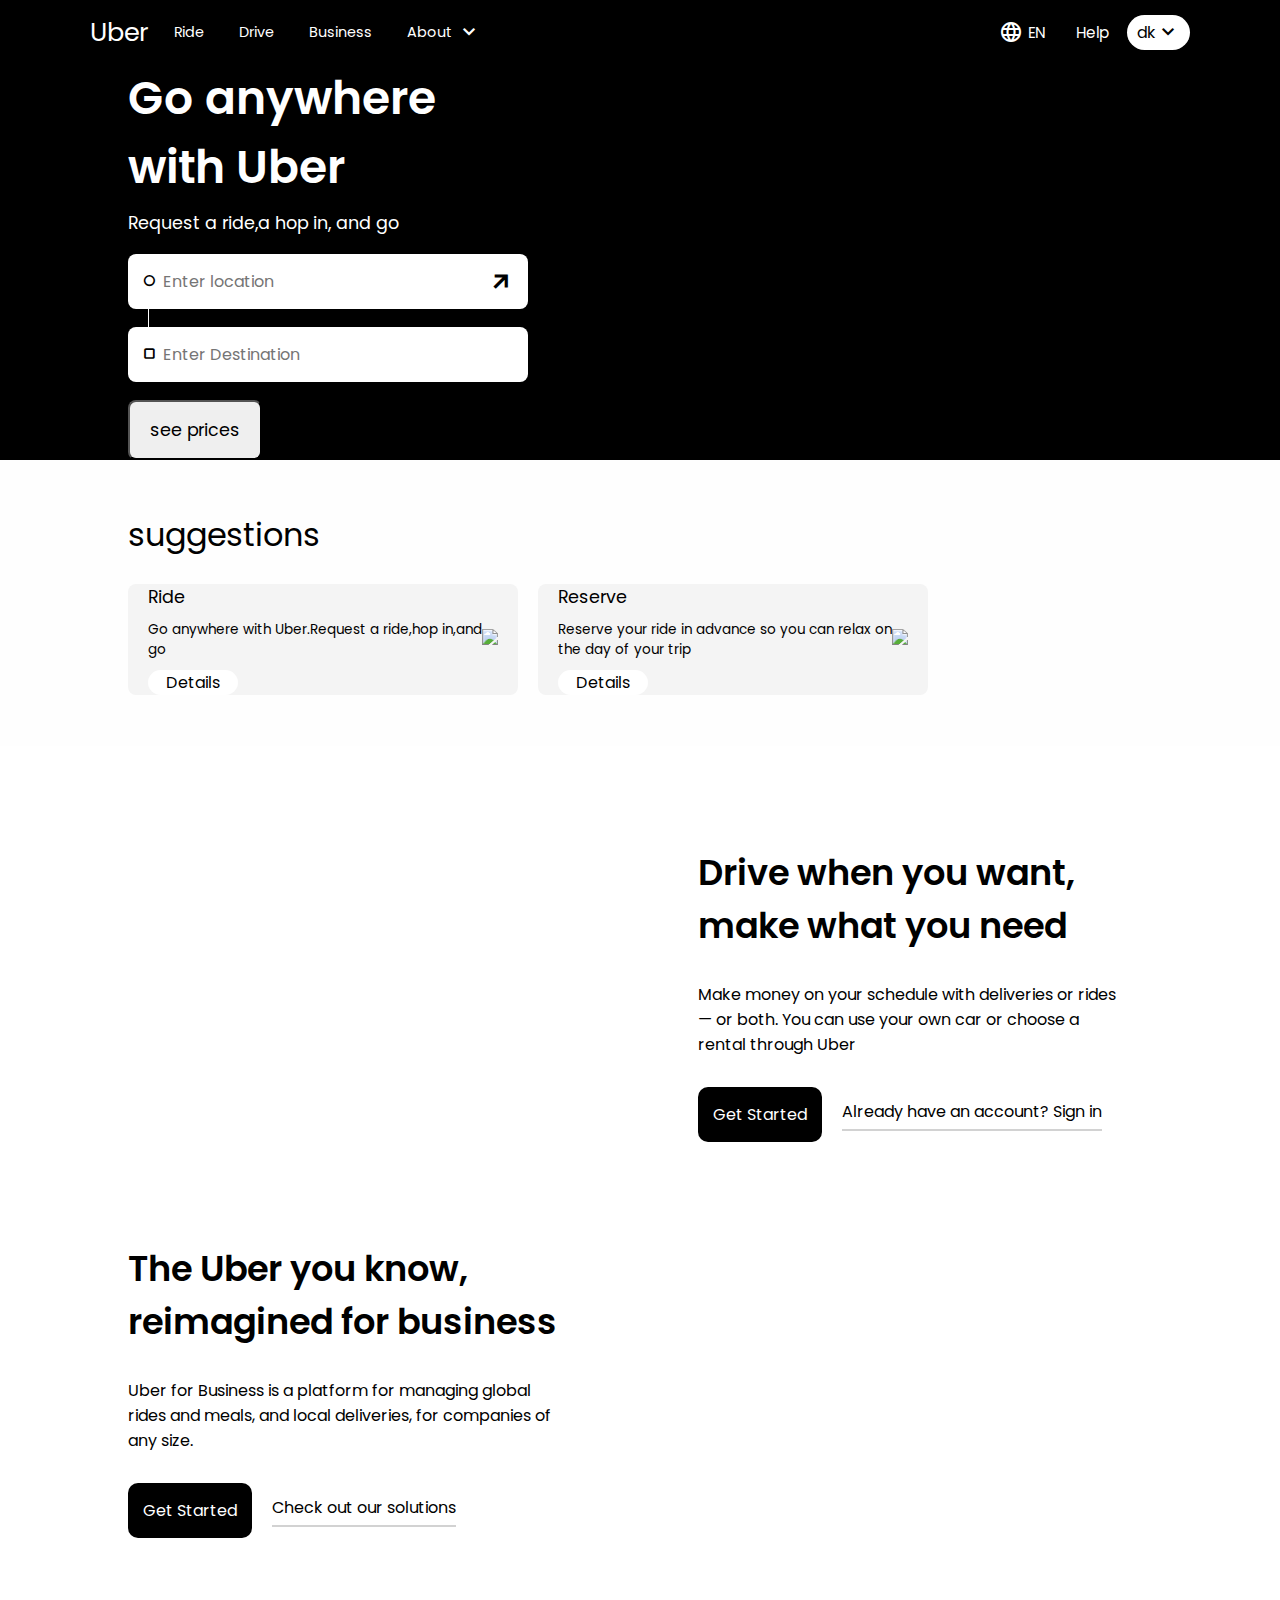
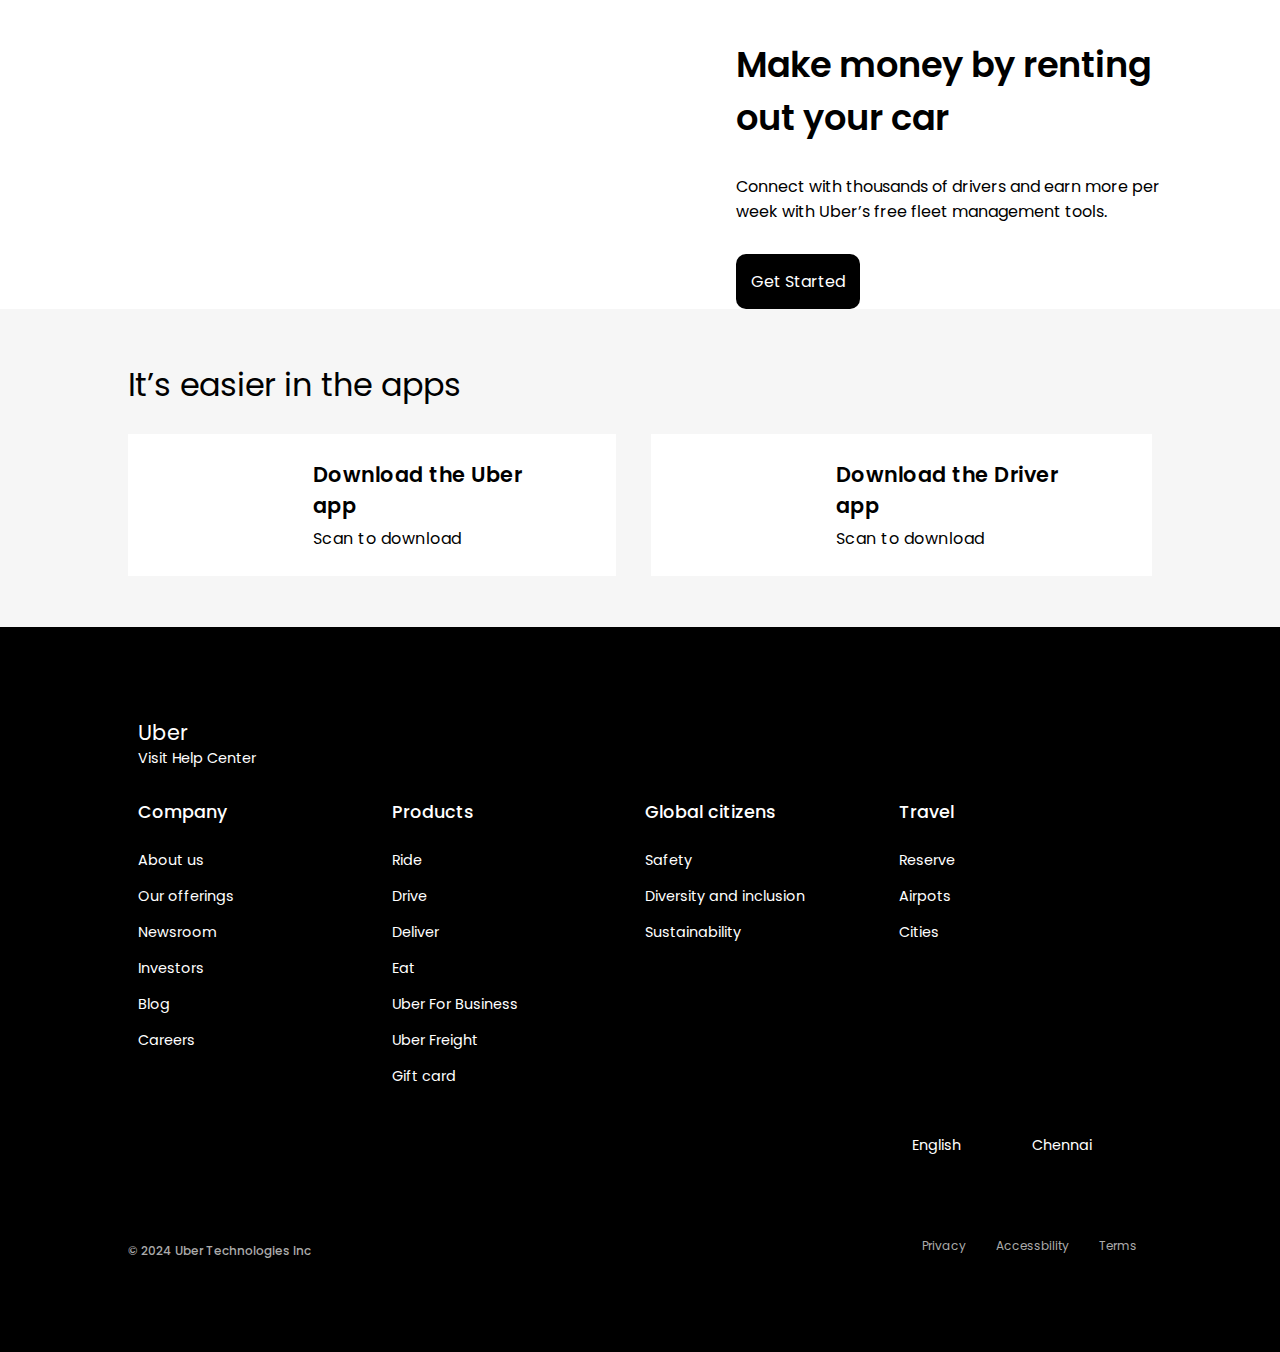
==== UserLogin.html @ a20659ba "first commit" ====
<!DOCTYPE html>
<html lang="en">
<head>
    <meta charset="UTF-8">
    <meta name="viewport" content="width=device-width, initial-scale=1.0">
    <title>UBER</title>
    <link rel="stylesheet" href="practise.css">
    <link rel="stylesheet" href="https://cdnjs.cloudflare.com/ajax/libs/font-awesome/6.6.0/css/all.min.css" integrity="sha512-Kc323vGBEqzTmouAECnVceyQqyqdsSiqLQISBL29aUW4U/M7pSPA/gEUZQqv1cwx4OnYxTxve5UMg5GT6L4JJg==" crossorigin="anonymous" referrerpolicy="no-referrer" />
    <link rel="stylesheet" href="https://fonts.googleapis.com/css2?family=Material+Symbols+Outlined:opsz,wght,FILL,GRAD@24,400,0,0" /></head>
<body>
    <main class="Main container">
        <header class="Navbar">
            <a href="#" class="UberLogo">Uber</a>
                <div class="nav-left">
                        <a href="#" >Ride</a>
                        <a href="#" >Drive</a>
                        <a href="#" >Business</a>
                       <div class="Drop">
                        <a href="#" class="About">About
                             <span class="material-symbols-outlined arrow">
                            keyboard_arrow_down
                            </span>
                        </a>
                        <div class="DropMenu">
                            <a href="#">About us</a>
                            <a href="#">Our offerings</a>
                            <a href="#">How uber works</a>
                            <a href="#">Impact</a>
                            <a href="#">Diversity,equity,and inclusion</a>
                            <a href="#">Sustainability</a>
                            <a href="#">Explore</a>
                            <a href="#">Newsroom</a>
                            <a href="#">Investor relations </a>
                            <a href="#">Blog</a>
                            <a href="#">Careers</a>
                        </div>
                       </div>
                      

            </div>          
            <div class="nav-right">               
                <a href="#" class="language">
                    <span class="material-symbols-outlined">
                    language
                    </span>
                      EN</a>
                <a href="#"> Help</a>
            </div>
       <div class="Log ">
            <span class="UserToggle">dk <span class="material-symbols-outlined arrow">
                keyboard_arrow_down
                </span></span>
               <div class="UserDropMenu">
                <ul>
                    <li><a href="#">Driver & deliver <img src="https://www.uber-assets.com/image/upload/q_auto:eco,c_fill,w_20/v1721211866/assets/74/1dcc04-bf5b-4997-8317-3621cd20f80e/original/drive-deliver.svg" alt=""></a></li>
                    <li><a href="#">Ride <img src="https://www.uber-assets.com/image/upload/q_auto:eco,c_fill,w_20/v1721211879/assets/ac/9dc34c-7eb2-49fe-b06a-fb15ae9114d3/original/ride.svg" alt=""></a></li>
                    <li><a href="#">Uber Eats <img src="https://www.uber-assets.com/image/upload/q_auto:eco,c_fill,w_20/v1721211892/assets/2b/e6a61f-cb7b-4341-a321-1957b6054550/original/uber-eats.svg" alt=""></a></li>
                    <li><a href="#">Uber for Business <img src="https://www.uber-assets.com/image/upload/q_auto:eco,c_fill,w_20/v1721211913/assets/a1/2bfe0a-0fba-46ab-b3e9-0b993c3ba598/original/uber-for-business.svg" alt=""></a></li>
                    <li><a href="#">Manage account <img src="https://www.uber-assets.com/image/upload/q_auto:eco,c_fill,w_20/v1721211929/assets/b3/d58f99-f7f6-4bab-8d37-4736846ecd98/original/manage-account.svg" alt=""></a></li>
                    <li><a href="#">Sign out</a></li>
                </ul>
               </div> 
                <div class="NavToggle">
                    <span></span>
                    <span></span>
                </div>
       </div>
       <div class="NavMenu">
        <ul>
            <li><a href="#">Ride</a></li>
            <li><a href="#">Drive</a></li>
            <li><a href="#">Business</a></li>
            <li><a href="#">About</a> <span class="material-symbols-outlined arrow">
                keyboard_arrow_down
                </span></li>
            <li><a href="#">Help</a></li>
            <li><a href="#" class="language">
                <span class="material-symbols-outlined">
                language
                </span>
                  EN</a></li>
        </ul>
    </div>
        </header>

        
      
<!--                                     NavBar ENd                                                -->
                                    

<section class="SectionOne" >
    <span class="Go">Go anywhere with Uber</span>
    <div class="Location">
        <p>Request a ride,a hop in, and go </p>
        <div class="Circle">
            <i class="material-symbols-outlined">
                circle
            </i>
            <input type="text" placeholder="Enter location" >
            <span class="material-symbols-outlined ArrowTwo">
                arrow_outward
            </span>
            <span class="Slash"></span>
        </div>
        <div class="Square">
            <i class="material-symbols-outlined">
                crop_square
            </i>
            <input type="text" placeholder="Enter Destination" > 
           

        </div>
        <button> see prices </button>
    </div>
   
   

</section>
<aside class=" AsideOne">
    <img src="https://www.uber-assets.com/image/upload/f_auto,q_auto:eco,c_fill,h_873,w_698/v1684852612/assets/ba/4947c1-b862-400e-9f00-668f4926a4a2/original/Ride-with-Uber.png" alt="">
</aside>

<article class="ArticleOne">
    <span>suggestions</span>
    <div class="suggest">
        <div class="ride CommonCar">
            <div class="Carcon">
                <span>Ride</span>
            <p>Go anywhere with Uber.Request a ride,hop in,and go</p>       
            <a href="">Details</a>
            </div>
            <div class="Carimg">
                <img src="https://mobile-content.uber.com/launch-experience/ride.png" >
            </div>
        </div>       
        <div class="reserve CommonCar">
            <div class="Carcon">
            <span>Reserve</span>
            <p>Reserve your ride in advance so you can relax on the day of your trip</p>
            <a href="#" class="DetailsBtn" >Details</a>
            </div>
            <div class="Carimg">
                <img src="https://mobile-content.uber.com/uber_reserve/reserve_clock.png" >

            </div>
        </div>
    </div>
</article>

<aside class="AsideTwo CommonAside">
    <img src="https://www.uber-assets.com/image/upload/f_auto,q_auto:eco,c_fill,h_698,w_698/v1684855112/assets/96/4dd3d1-94e7-481e-b28c-08d59353b9e0/original/earner-illustra.png" alt="">
</aside>

<section class="part3 SectionTwo CommonSec">
    
   
        <span>
            Drive when you want, make what you need
        </span>
       
        <p>
            Make money on your schedule with deliveries or rides — or both. You can use your own car or choose a rental through Uber
        </p>
      
       <div class="part3-under">
        <a href="#" class="GetBtn">Get Started</a>
       <div class="ForHr">
        <p>Already have an account?<a href="#"> Sign in</a></p>
        <span></span>  
       </div> 
    </div> 
   
</section>
 
<section class=" SectionThree CommonSec ">
    <span>
        The Uber you know, reimagined for business
    </span> 
    <p>Uber for Business is a platform for managing global rides and meals, and local deliveries, for companies of any size.</p>
    <div class="part3-under">
        <a href="#" class="GetBtn">Get Started</a>
    <div class="ForHr">
        <p>Check out our solutions</p>
    <span></span>
    </div>
    </div>

</section>

<aside class="AsideThree CommonAside">
    <img src="https://www.uber-assets.com/image/upload/f_auto,q_auto:eco,c_fill,h_698,w_698/v1684887108/assets/76/baf1ea-385a-408c-846b-59211086196c/original/u4b-square.png" alt="">

</aside>


<aside class="AsideFour CommonAside">
    <img src="https://www.uber-assets.com/image/upload/f_auto,q_auto:eco,c_fill,h_698,w_698/v1696243819/assets/18/34e6fd-33e3-4c95-ad7a-f484a8c812d7/original/fleet-management.jpg" alt="">

</aside>
<section class=" SectionFour CommonSec">
    <span>Make money by renting out your car</span>
    <p>Connect with thousands of drivers and earn more per week with Uber’s free fleet management tools.</p>
   <div class="part3-under">
    <a href="#" class="GetBtn">Get Started</a>
   </div>
    
    
</section>

<article class="part6 ArticleTwo">
 <span>It’s easier in the apps</span>
<div class="barcode">

 <div class="BarCod ArrowHover">
    <div class="BarCodeAlign">
        <img src="https://www.uber-assets.com/image/upload/f_auto,q_auto:eco,c_fill,h_188,w_188/v1690807720/assets/a5/9986ad-0d9f-4396-8539-389bce97f579/original/Final-Download-Uber-App.png" alt="">
    <div class="ReplaceImg">
        <span>Uber</span>
    </div>
    <div class="BarCon">
        <span>Download the Uber app</span>
        <p>Scan to download </p>
    </div>
    </div>
    
    <div class="ForArrow">
        <i class="fa-solid fa-arrow-right"></i>
       </div>

 </div>
 <div class="BarCod">
    <div class="BarCodeAlign">
        <img src="https://www.uber-assets.com/image/upload/f_auto,q_auto:eco,c_fill,h_188,w_188/v1690813624/assets/50/e85531-2f7e-4ee7-92d4-e39a6801ee2b/original/QR_https___t.uber.com_download-driver-app.png" alt="">
    <div class="ReplaceImg">
        <span>Uber</span>
    </div>
    <div class="BarCon">
        <span>Download the Driver app</span>
        <p>Scan to download </p>
    </div>
    </div>
    
   <div class="ForArrow">
    <i class="fa-solid fa-arrow-right"></i>
   </div>
</div>
 </div>

</article>

<footer class="footer">
    <div class="FootLogo">
        <a href="#" class="uicon">Uber </a> 
        <a href="#" class="uicon2">Visit Help Center</a>
    </div>
    
        
        <div class="flists ">
        <div class="fline1 CommonFoot">
            <span>Company </span>
            <a href="">About us</a>
            <a href="">Our offerings</a>
            <a href="">Newsroom</a>
            <a href="">Investors</a>
            <a href="">Blog</a>
            <a href="">Careers</a>
            
        </div>
        <div class="fline2 CommonFoot">
            <span>Products</span>
            <a href="">Ride</a>
            <a href="">Drive</a>
            <a href="">Deliver</a>
            <a href="">Eat</a>
            <a href="">Uber For Business</a>
            <a href="">Uber Freight</a>
            <a href="">Gift card</a>
        </div>
        <div class="fline3 CommonFoot">
            <span>Global citizens</span>
            <a href="">Safety</a>
            <a href="">Diversity and inclusion</a>
            <a href="">Sustainability</a>
        </div>
        <div class="fline4 CommonFoot">
            <span>Travel</span>
            <a href="">Reserve</a>
            <a href="">Airpots</a>
            <a href="">Cities</a>
        </div>
    </div>
 
   


    <div class="f-logo">
        <div class="f-logo-left">

        <span><i class="fa-brands fa-square-facebook"></i></span>
        <span><i class="fa-brands fa-x-twitter"></i></span>
        <span><i class="fa-brands fa-youtube"></i></span>
        <span><i class="fa-brands fa-linkedin"></i></span>
        <span><i class="fa-brands fa-instagram"></i></span>
    </div>
      <div class="f-logo-right">
        
        <span><i class="fa-solid fa-globe"></i> <a href="">English</a></span>
        <span><i class="fa-solid fa-location-dot"></i> <a href="">Chennai</a></span>
    </div>
    </div> 
    <div class="PlayLogo">
        <img src="https://d1a3f4spazzrp4.cloudfront.net/uber-com/1.3.8/d1a3f4spazzrp4.cloudfront.net/illustrations/app-store-google-4d63c31a3e.svg" alt="">
        <img src="https://d1a3f4spazzrp4.cloudfront.net/uber-com/1.3.8/d1a3f4spazzrp4.cloudfront.net/illustrations/app-store-apple-f1f919205b.svg" alt="">
    </div>

   <div class="CopyRight">
        <div class="lastfont">          
               <span> &copy; 2024 Uber Technologies Inc</span>
            </div>
            <div class="last1">   
                 <a href="">Privacy</a>
                 <a href="">Accessbility</a>
                 <a href="">Terms</a>
             </div>
    </div> 
    

</footer>






</main>
    
    <script src="practise.js"></script>

</body>
</html>
---- practise.css ----
@import url('https://fonts.googleapis.com/css2?family=Poppins:ital,wght@0,100;0,200;0,300;0,400;0,500;0,600;0,700;0,800;0,900;1,100;1,200;1,300;1,400;1,500;1,600;1,700;1,800;1,900&display=swap');

*{
    margin: 0%;
    padding: 0%;
    box-sizing: border-box;
    font-family: "Poppins", sans-serif;
    
}
:root{
    --bg-black-clr:#000;
    --text-white-clr:#fff;
}
a{
    text-decoration: none;
}
.Main{
    width: 100%; 
    overflow: hidden;  
    display: grid;
    grid-template-rows:repeat(8,auto) ;
    grid-template-columns:50% 50%;
    grid-template-areas: 
    "   header   header   "
    "   SectionOne   AsideOne   "
    "   ArticleOne   ArticleOne   "
    "   AsideTwo    SectionTwo"
    "   SectionThree   AsideThree   "
    "   AsideFour   SectionFour   "
    "   ArticleTwo   ArticleTwo   "
    "   Footer   Footer   "  
    ;
}

header{  
    width: 100%;
    padding: 10px 7%;
    background:var(--bg-black-clr) ;
    color: var(--text-white-clr);
    display: flex;
    align-items: center;
    justify-content: space-between;  
    grid-area: header;
    position: relative;
    z-index: 10;
}
header a{
    color: var(--text-white-clr);
    text-decoration: none;
}
header .nav-left{
    width: 50%;
    display: flex;
  
    align-items: center;
    gap: 5px;

}
header .UberLogo{
    font-size: 1.6em !important;
    margin-right: 10px;
}
header .nav-left a{
    color: var(--text-white-clr);
    text-decoration: none;
    font-size: 0.9em;
    padding: 10px 15px;
    border-radius: 30px;
    display: flex;
    justify-content: center;
    align-items: center;
}
header  a:hover:not(.UberLogo,.signup){
    background: rgb(41, 41, 41);
    transition: 0.5s;

}
header .nav-left .Drop a{
    display: flex;
    justify-content: center;
    align-items: center;
    gap: 5px;
    
}
header .nav-left .Drop a span{
    pointer-events: none;
    
}

header .nav-left .Drop{
    position: relative;
}
header .nav-left .Drop .DropMenu{
   
    position: absolute;
    top: 50px;
    left: 0;  
    width: 250px;
    height: 0;
    overflow: hidden;
    background-color: rgb(239, 237, 237);
    border-radius: 3px;
    transition: 0.5s;
    z-index: 5;
   
}
header .nav-left .Drop .DropMenu a{
    all: unset;
    color: #7a7a7a;
    display: flex;
    justify-content: flex-start;
   padding: 10px 15px;
   margin: 4px 0;
   transition: 0.5s;
   cursor: pointer;
}
header .nav-left .Drop .DropMenu a:hover{
    background: rgb(218, 218, 218);
    color: #000;
}
header .nav-left .Drop span.Rotate{
    transform: rotate(180deg);
}
header .nav-left .Drop .DropMenu.DropOPen{
    height: 470px;
}
header .nav-left .Drop span{  
    transition: 0.5s;
}

header .nav-right{
    width: 50%;
    display: flex;
    justify-content:flex-end ;
    align-items: center;   
    color: var(--text-white-clr);
    font-size: 0.95em;
    gap: 5px;

}
header .nav-right .language {
    display: flex;
    align-items: center;
    gap: 5px;
    
}
header .nav-right a{
    border-radius: 30px;
    display: flex;
    justify-content: center;
    align-items: center;
    padding: 8px 13px;
}
header .Log {
    display: flex;
    align-items: center;
}
header .Log a {
    display: flex;
    white-space: nowrap;
    border-radius: 30px;
    display: flex;
    justify-content: center;
    align-items: center;
    padding: 8px 13px;
}
header .Log .signup button{
    all: unset;
    padding: 5px 12px;
    border-radius: 20px;
    background: var(--text-white-clr);
    color: var(--bg-black-clr);
}
.NavToggle{
    width: 40px;
    height: 40px;
    padding: 0 9px;
    border-radius: 100%;
    justify-content: center;
    transition: 0.5s;
    flex-direction: column;
    cursor: pointer;
    gap: 6px;
    position: relative;
    display: none;
}
.NavToggle:hover{
    background: rgb(41, 41, 41);
}
.NavToggle span{
    background: white;
    width: 23px;
    height: 2px;
    transition: 0.5s;
}
.NavToggle span:nth-child(1){
    width: 17px;
}
.NavToggle.NavOpen span:nth-child(1){
    width: 23px;
    transform:translateY(3px) rotate(45deg);
}
.NavToggle.NavOpen span:nth-child(2){
    width: 23px;
    transform:translateY(-5px) rotate(-45deg);
}
header .NavMenu{
    position: absolute;
    width: 100%;
    height:0 ;
    overflow: hidden;
    background-color: white;
    top:100%;
    left: 0;
    z-index: 8;
    transition: 0.5s;
    
}
header .NavMenu.NavMenuOpen{
   transition: 0.5s;
    height:100vh ;
}
main.ViewPort{
    height: 100vh;
 
}
.NavMenu ul{
    list-style: none;
}

.NavMenu li a{
    display: inline-block;
    font-size: 2em;
    padding: 20px 5%;
    margin: 5px 0;
    color: black;
    background:white !important;
    font-weight: 600;
    position: relative;
  
}
.NavMenu ul li:last-child  {
    padding-left:20px ;
}
.NavMenu ul li:last-child a{
    font-size: 1em;
    display: flex;
    justify-content: center;
    width: 60px;
    padding: 5px 10px;
    align-items: center;
    border-radius: 20px;
}
.NavMenu ul li a:hover{
    color: rgba(0,0,0,0.6);
}
/* Navbar ENd */


.SectionOne{
    grid-area: SectionOne;
    color: var(--text-white-clr);
    display: flex;
    flex-direction: column;
    justify-content: center;
    padding:0 20%;
    background: black;
  
}
.SectionOne .Go{
    font-size: 2.85em;
    font-weight: 600;

}

.SectionOne .Location{
    margin-top: 8px;
}
.SectionOne .Location p{
    font-size: 1.1em;
    margin-bottom: 10px;

}
.SectionOne input{
    width: 100%;
    padding: 15px 35px;
    border-radius: 8px;
    font-size:1em;
    border: none;
    outline: none;
}
.SectionOne .Location .Circle, .Square{
    width:400px;
    position: relative;
    display: flex;
    align-items: center;
    margin-top: 18px;
}
.SectionOne .Circle .Slash{
    position: absolute;
    left: 20px;
    bottom: -33px;
    width: 1px;
    height: 48px;
    z-index: 1;
    background: rgb(255, 255, 255);
}
.SectionOne .Location  i{
    font-size: 0.8em;
    position: absolute;
    left: 15px;   
    color: black;
    font-weight:bolder;
}
.SectionOne .Location  .Circle .ArrowTwo{
    position: absolute;
    right: 15px;
    color: black;
    font-weight:bolder;
}
.SectionOne .Location button{
    min-width:130px ;
    font-size: 1.1em;
    margin-top: 18px;
    padding: 15px 20px;
    border-radius: 8px;
}
.AsideOne{
    grid-area: AsideOne;    
    padding: 10% 0;
    background: black;

}
.AsideOne img{
    width: 75%;
  

}






.ArticleOne{
    padding: 4% 10%;
    background: #fefefe;
    grid-area: ArticleOne;
}
.ArticleOne span{
    font-size: 2em;
    display: inline-block;
    margin-bottom: 25px;
   
}
.suggest{
    width: 800px;
    display: flex;
    justify-content: space-between;
    gap: 20px;
    
    
}
.suggest .CommonCar{

    display: flex;
    justify-content: center;
    align-items: center;
    width: 50%;
    flex-grow: 1;
    background: #f4f4f4;
    border-radius: 8px;
    padding:0 20px;

}
.suggest .CommonCar .Carcon {
    span{font-size: 1.1em ;margin: 0 0 10px 0; }
    p{font-size: 0.85em; }
    
}
.suggest .CommonCar .Carcon a{
    text-decoration: none; 
    font-size: 1em; 
    color: black; 
    display: flex;
    justify-content: center;
    align-items: center;
    width: 90px;
    background: white;
    border-radius: 18px;
    margin-top:10px;
}
.suggest .CommonCar .Carimg img{
    width: 150px;
    
}


.AsideTwo{
    padding-left: 20%;
    grid-area: AsideTwo;
   

}

.CommonAside img{
    width: 93%;
}

.CommonAside{
    margin-top: 100px;

}

.CommonSec{
    width: 90%;
    display: flex;
    justify-content: center;
    align-items: center;
    flex-direction: column;
    padding:0 15%;
    gap: 30px;
    margin-top: 100px;

}
.SectionTwo{
    grid-area: SectionTwo;
    padding: 0 15% 0  9%;
    
}


.CommonSec span{
    font-size: 2.2em;
    font-weight: 600;
}
.CommonSec > p{
    font-size: 1em;
    cursor: pointer;
}

.part3-under{
    width: 100%;
    display: flex;
    align-items: center;
    gap: 20px;
}
.part3-under a:last-child{
    color: #000;
    padding: 0;
    text-decoration: none;
}
.part3-under .ForHr p{
    white-space: nowrap;
}
.part3-under .GetBtn{
    display: inline-block;
    min-width: 120px ;
    text-align: center;
    text-decoration: none;
    background: black;
    border-radius: 10px;
    padding: 15px ;
    color: white;
    white-space: nowrap;
    
}
.part3-under .ForHr{
    position: relative;
    display: flex;
    flex-direction: column;
    gap: 5px;
}
.part3-under span{
    width: 100%;
    background-color: rgb(210, 210, 210);
    height: 0.11rem;
    position: relative;
    
}
.part3-under span::before{
    content: ' ';
    position: absolute;
    width:0 ;
    height: 100%;
    background-color: black;
    transition: 0.5s ;
}
.part3-under p:hover +  span::before {
    width: 100% !important;
}


.SectionThree{
    grid-area: SectionThree;
    padding-left: 20%;
    padding-right: 2%;
   
}
.AsideThree{
    grid-area: AsideThree;
    padding-right: 20%;
    padding-left: 5%;
   

}
.AsideFour{
    grid-area: AsideFour;
    padding:0 0 10% 20%;
}
.SectionFour{
    grid-area: SectionFour;
    padding-right: 5%;

}
.SectionFour a{
   display: inline-block;
   padding: 15px !important;
   color: white !important;
}
.SectionFour span{
    font-size: 2.2em;
  
}

.ArticleTwo{
    grid-area: ArticleTwo;
    padding: 4% 10%;
    background: rgb(246, 246, 246);
}

.part6 span{
    font-size: 2em;

    
}

/* .part4-img{
    position: absolute;
    margin-right: 10px;
} */
.barcode{
    display: flex;
    justify-content: space-between;
    gap: 35px;
    margin-top: 25px;
}
.BarCod{
    display: flex;
    justify-content: space-between;
    flex-grow: 1;
    gap: 20px;
    align-items: center;
    padding: 25px;
    background: white;
    position: relative;

}
.BarCod img{
    width: 150px;
}
.BarCod .BarCodeAlign{
    width: 100%;
    display: flex;
    gap: 10px;
    align-items: center;
}
.BarCod .ReplaceImg{
    display: none;
    padding: 2.5% 1.5%;
    border-radius: 13px;
    background: black;
    color: white;
    
}
.BarCod .ReplaceImg span{
    font-size: 1.5em;
}
.BarCod .ForArrow{
    position: relative;
}
.BarCod i{
    font-size: 1.5em;
    position: absolute;
    right:10px ;
    transition: 0.5s;
   
}

.BarCon {
    display: flex;
    gap: 5px;
    flex-direction: column;
    letter-spacing: 0.5px;
    span{font-size: 1.3em;
    font-weight: 550;}
    p{font-size: 1em;}
}
.footer{
    padding: 90px 10%;
    background-color: black;
    color: white;
    grid-area: Footer;
}

.footer .FootLogo{
    display: grid; 
    padding: 0 10px;
    
}
.footer .FootLogo a{
    color: #fff;
    
}
.footer .FootLogo a:first-child{
    font-size: 1.3em;
}
.footer .FootLogo a:last-child{
    font-size: 0.9em;
}
.footer .flists{
    display: grid;
    width: 100%;
    grid-template-columns: repeat(4,1fr);
    margin-top: 30px;
    padding-left: 10px;  
}

.CommonFoot a {
    display: block;
    width: 200px;
    font-size: 0.9em;
    padding: 0;
    margin: 15px 0;
    color: white;
  
    
}
.CommonFoot span{
    display: inline-block;  
    font-size: 1.1em;
    color: white;
    font-weight: 500;
    margin-bottom: 10px;
}


.f-logo{
    display: grid;
    grid-template-columns: repeat(2,1fr);
    margin-top: 30px;
}
.f-logo-left{
    width: 90%;
    display: grid;
    grid-template-columns: repeat(5,1fr);
    grid-gap: 30px;
}
.f-logo-left span i{
    width: 36px;
    padding: 10px 15px;
    border-radius: 8px;
    display: grid;
    align-items: center;
    justify-content: center;
    font-size: 1em;

}
.f-logo-left span i:hover{
    background: #1e1e1e;
}
.f-logo-right{
    display: grid;    
    grid-template-columns: repeat(2,120px);
    align-content: end;
    justify-content: end;
    
}

.f-logo-right span a{
    display: inline;
   color: #fff;
    text-decoration: none;
    font-size: 0.9em;

}
.PlayLogo{
    width: 280px;
    display: grid;
    grid-gap: 10px;
   grid-template-columns: repeat(2,1fr);
   margin: 40px 0;
}
.CopyRight{
    width: 100%;
    display: grid;
    grid-template-columns: repeat(2,1fr);

}
.CopyRight .lastfont span{
    font-size: 0.75em;
    color: #ababab;
    font-weight: 500;
}
.CopyRight .last1{
    display: flex;
    gap: 30px;
    padding-right: 15px;
    justify-content: end;
}
.CopyRight .last1 a{
    font-size: 0.75em;
    color: #ababab;
   
    text-decoration: none;

}
@media (min-width:1130px){
    header .NavMenu{
        display: none !important;
    }
}

@media (max-width:1130px){
    header .UberLogo{
        padding-left: 1%;
    }
    header .Log{
        padding-right: 0;
    }
    header .nav-left{
        display: none ;
    }
    header .nav-right{
        display: none ;
    }
    .NavToggle{
        display: flex;
    }
    .AsideOne{
        display: none;
    }
    .SectionOne , .ArticleOne, .AsideOne, .AsideTwo, .ArticleTwo,.AsideThree,.AsideFour,.SectionFour,.SectionThree,.SectionTwo,.footer{
        padding:30px 5% ;
        width: 100%;
        margin:  0; 
        /* border: 1px solid skyblue; */
    }
    .ArticleOne .suggest{
        width: 100%;
    }

    .Main{
        grid-template-columns: 100%;
        grid-template-rows:repeat(11,auto) ;
        grid-template-areas: 
        "   header   "
        "   SectionOne   "
        "   ArticleOne  "
        "   SectionTwo  "
        "   AsideTwo    "
        "   SectionThree   "
        "   AsideThree   "
        "   SectionFour   "
        "   AsideFour   "
        "   ArticleTwo   "
        "   Footer   "
        ;
    }
    .CommonSec{
        align-items: start;
        gap: 20px;
        p{
            font-size: 0.9em;
        }
}
.CommonAside img{
    width: 100%;
}
.footer{
    padding: 30px;
}
.footer .flists{
    grid-template-columns: repeat(2,1fr);
    grid-gap: 35px;
}
.f-logo{
    grid-template-columns: repeat(1,1fr);
    grid-gap: 20px;
 
}
.f-logo-right{
    justify-content: start;
    padding-left: 10px;
}
.barcode{
    flex-direction: column;
}
.BarCod img,.BarCod p{
    display: none;
}
.BarCod .ReplaceImg{
    display: inline-block;
}
}

@media (max-width:600px){
    .footer .flists{
        grid-template-columns: repeat(1,1fr);
    }
    .suggest{
        width: 100%;
        flex-direction: column;
    }
    .suggest .CommonCar{
        width: 100%;
    }
    .barcode{
        flex-direction: column;
    }
    .CopyRight{      
        grid-template-columns: repeat(1,1fr);
        grid-gap: 10px;
    }
    .CopyRight .last1{       
        justify-content: start;
    }
}
@media (max-width:480px){
    .SectionOne .Location .Circle, .Square{
        width: 100%;
    }
}
@media (max-width:450px){
    .SectionOne .Go{
        font-size: 2em;
    }
    .part3-under {
        flex-direction: column;
        align-items: flex-start;
    }
    .NavMenu ul li a{
        font-size: 1.2em;
    }
}

.log{
    position: relative;
}
.Log .UserToggle{
    display: flex;
    background: white ;
    color: #000;
    padding:5px 10px ;
    border-radius: 30px;
    cursor: pointer;
    margin-left: 5px;
}
.UserDropMenu{
    position: absolute;
    min-width: 250px;
    display: flex;
    height: 0;
    overflow: hidden;
    border-radius: 10px;
    top: 60px;
    right: 100px;
    background-color: white;
    box-shadow: 0 0 15px rgba(0,0,0,0.6);
    transition: 0.5s;
}

.UserDropMenu ul{
    padding: 10px;

}
.UserDropMenu ul li {
    list-style: none;
    margin:10px 0;
}
.UserDropMenu ul li a {
    color: black;
    display: flex;
    gap: 20px;
    justify-content: space-between;
    align-items: center;
    font-size: 1.2em;
    font-weight: 600;
}
.UserDropMenu ul li a:hover{
    background: white;
    color: rgba(0,0,0,0.6);
}
.UserMenu .UserToggle span{
    transform: rotate(180deg);
}
.UserToggle span{
    transition: 0.5s;

}
.UserMenu .UserDropMenu{
    height: 355px;
    
}
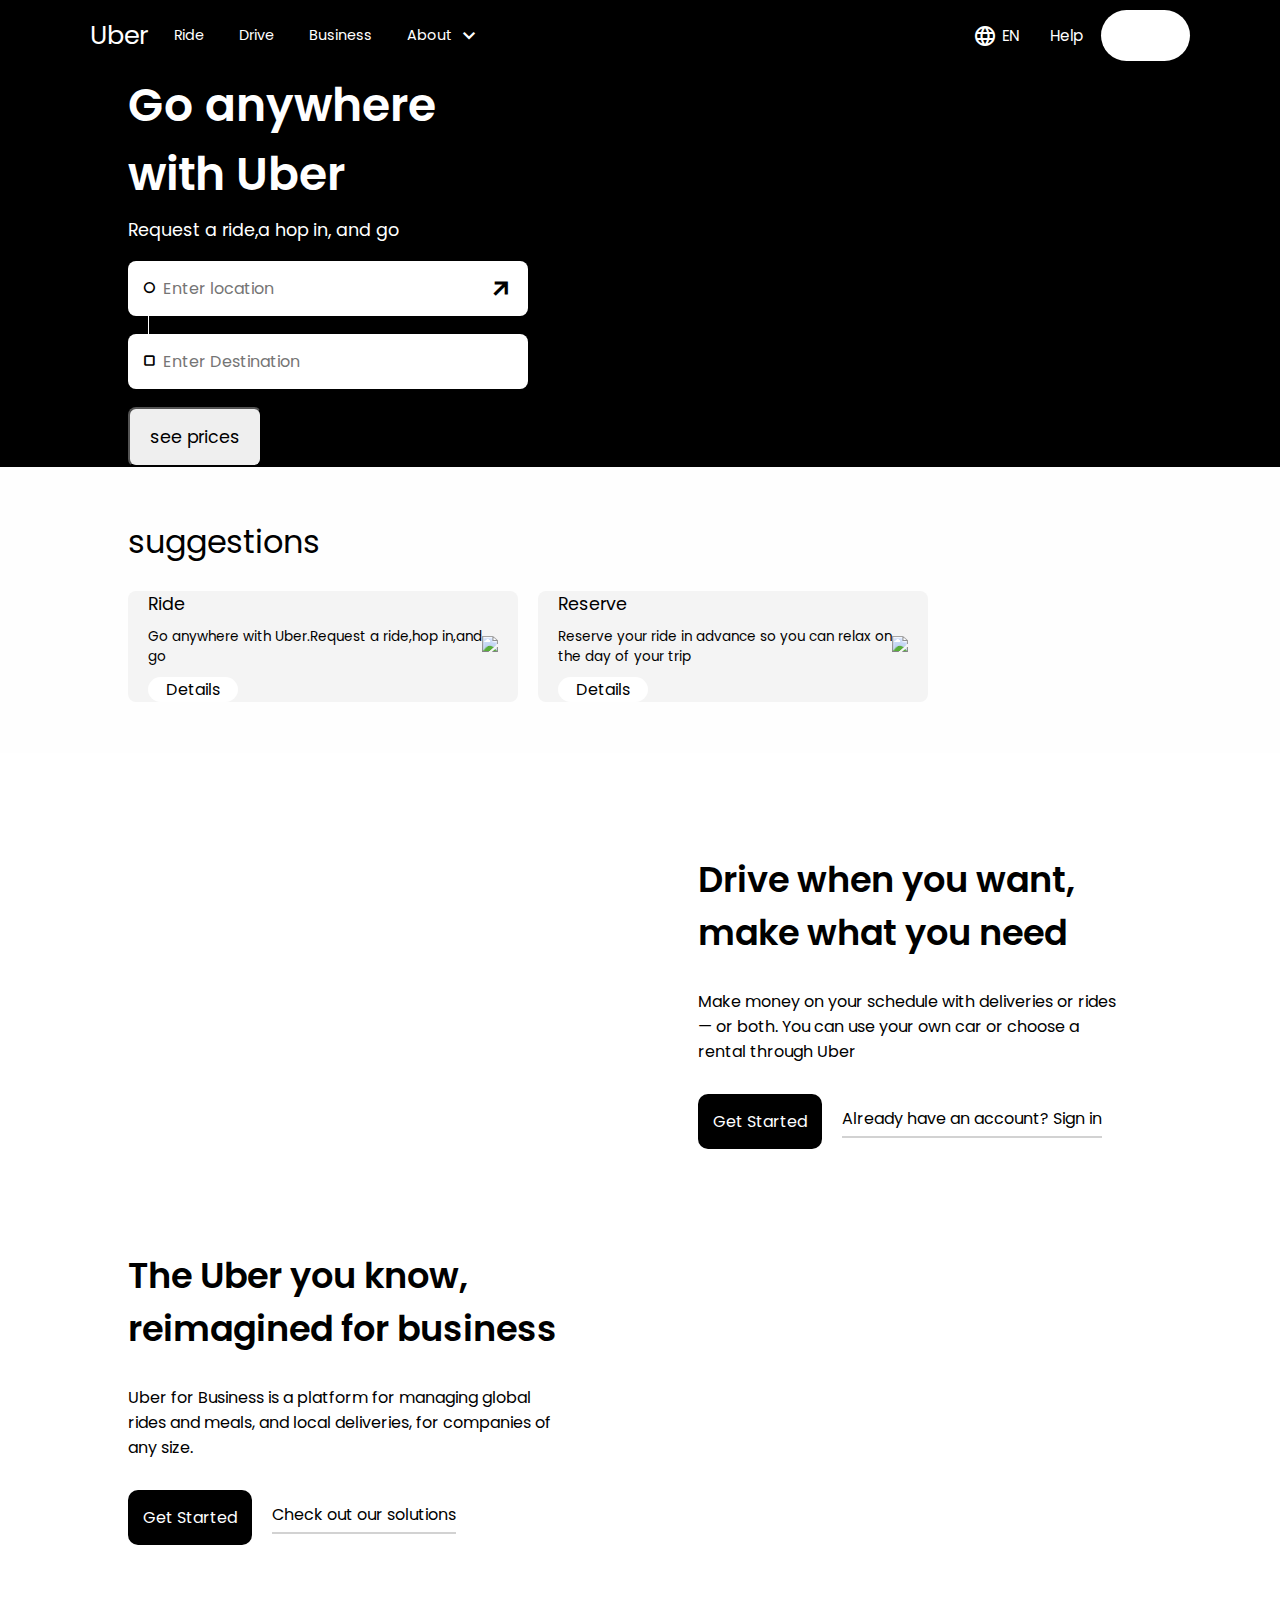
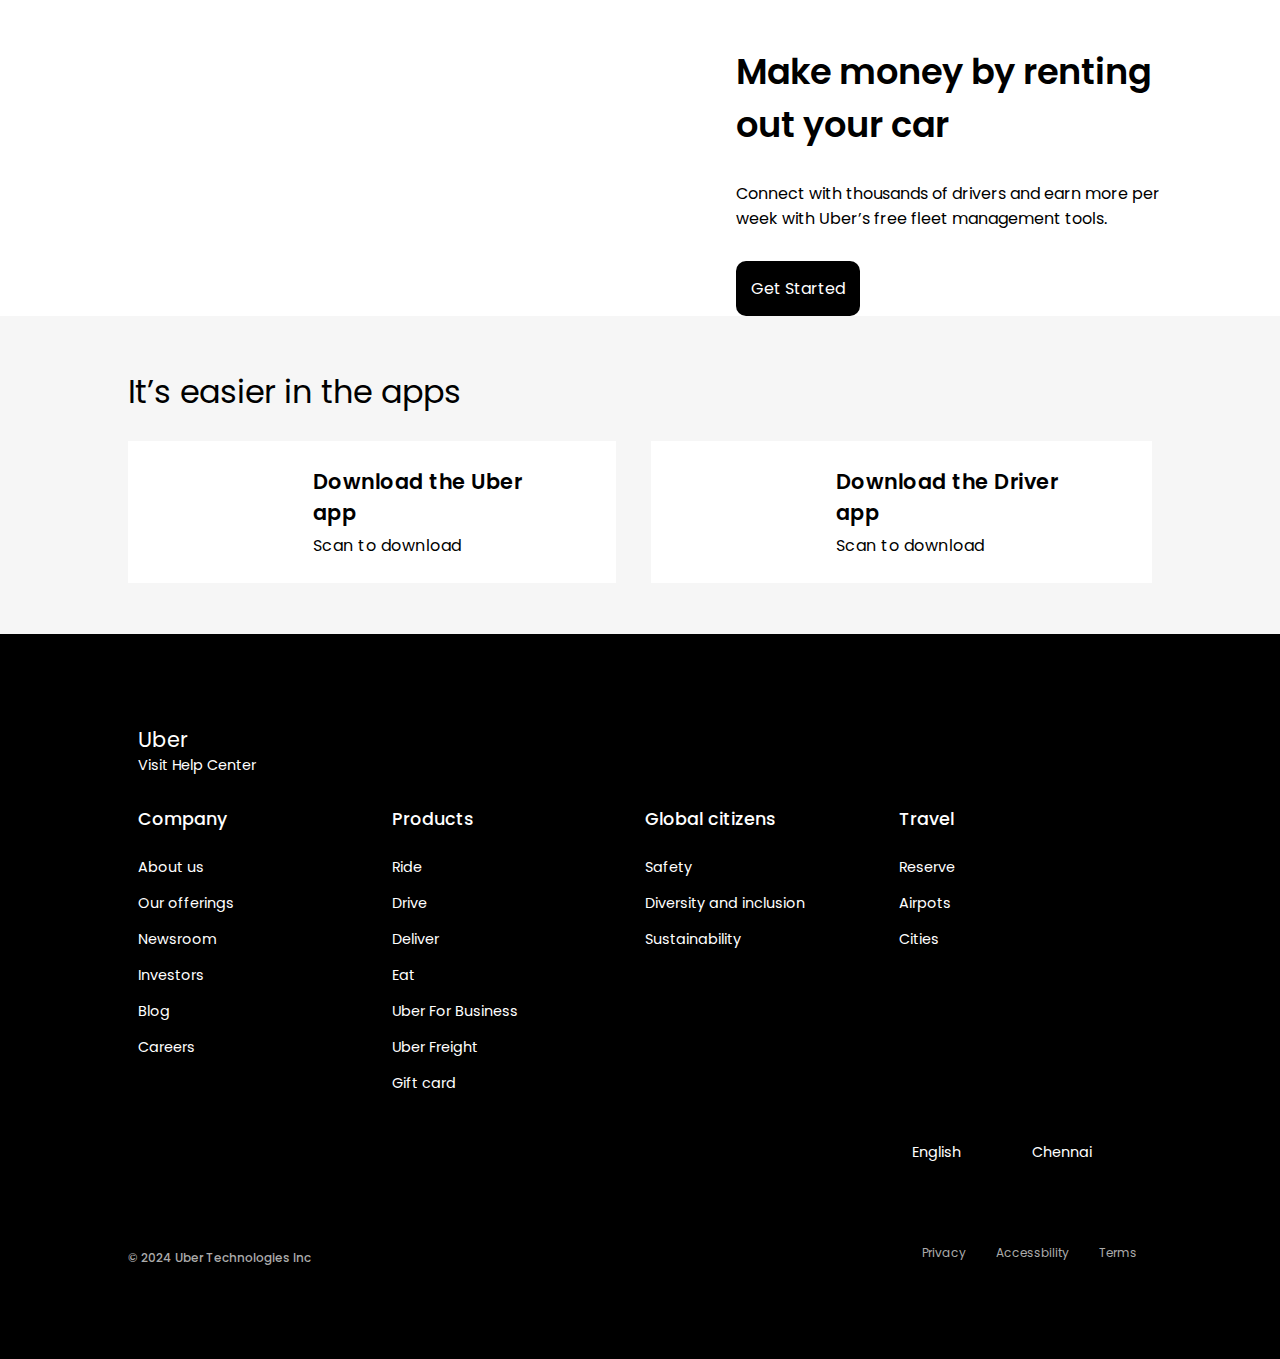
==== commit 90934c9e: "Update UserLogin.html" ====
--- a/UserLogin.html
+++ b/UserLogin.html
@@ -47,9 +47,10 @@
                 <a href="#"> Help</a>
             </div>
        <div class="Log ">
-            <span class="UserToggle">dk <span class="material-symbols-outlined arrow">
+            <span class="UserToggle">
+                <a href="Logged.html">dk <span class="material-symbols-outlined arrow">
                 keyboard_arrow_down
-                </span></span>
+                </span></a></span>
                <div class="UserDropMenu">
                 <ul>
                     <li><a href="#">Driver & deliver <img src="https://www.uber-assets.com/image/upload/q_auto:eco,c_fill,w_20/v1721211866/assets/74/1dcc04-bf5b-4997-8317-3621cd20f80e/original/drive-deliver.svg" alt=""></a></li>
@@ -337,4 +338,4 @@
     <script src="practise.js"></script>
 
 </body>
-</html>+</html>
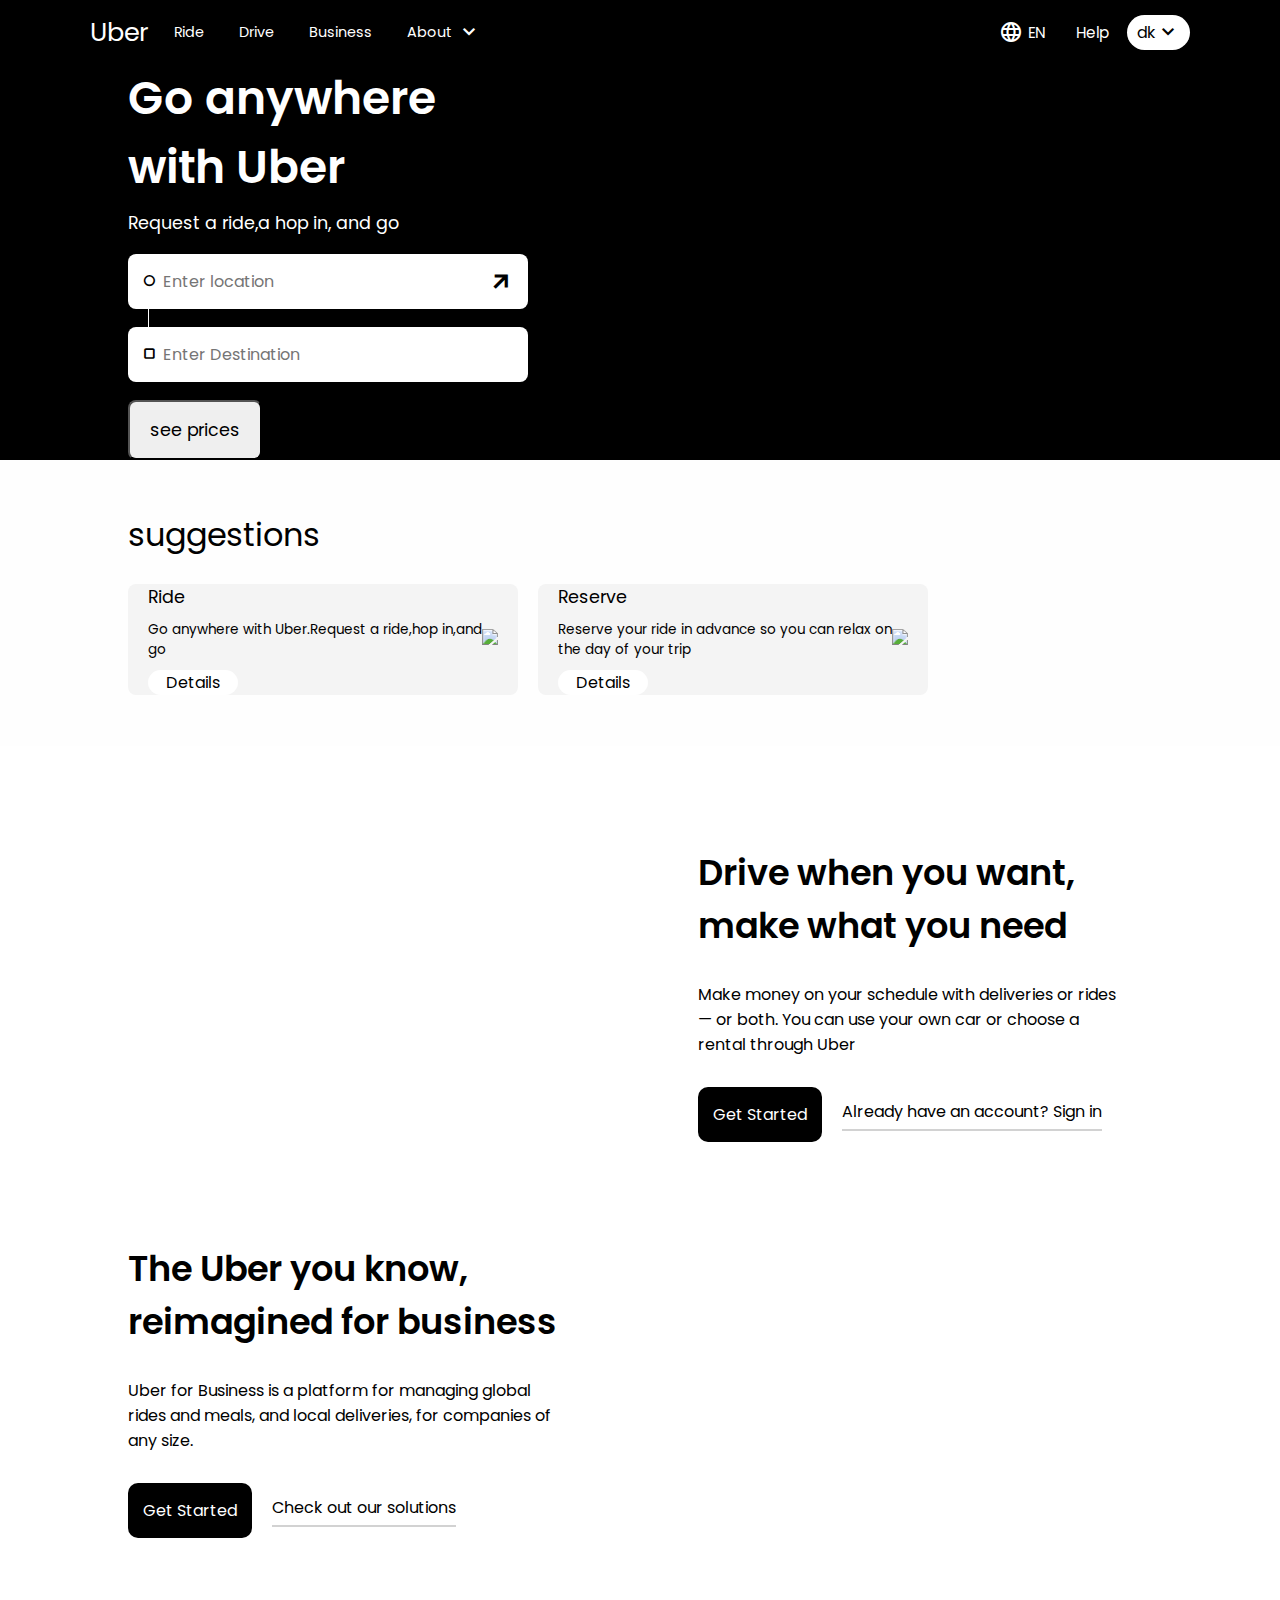
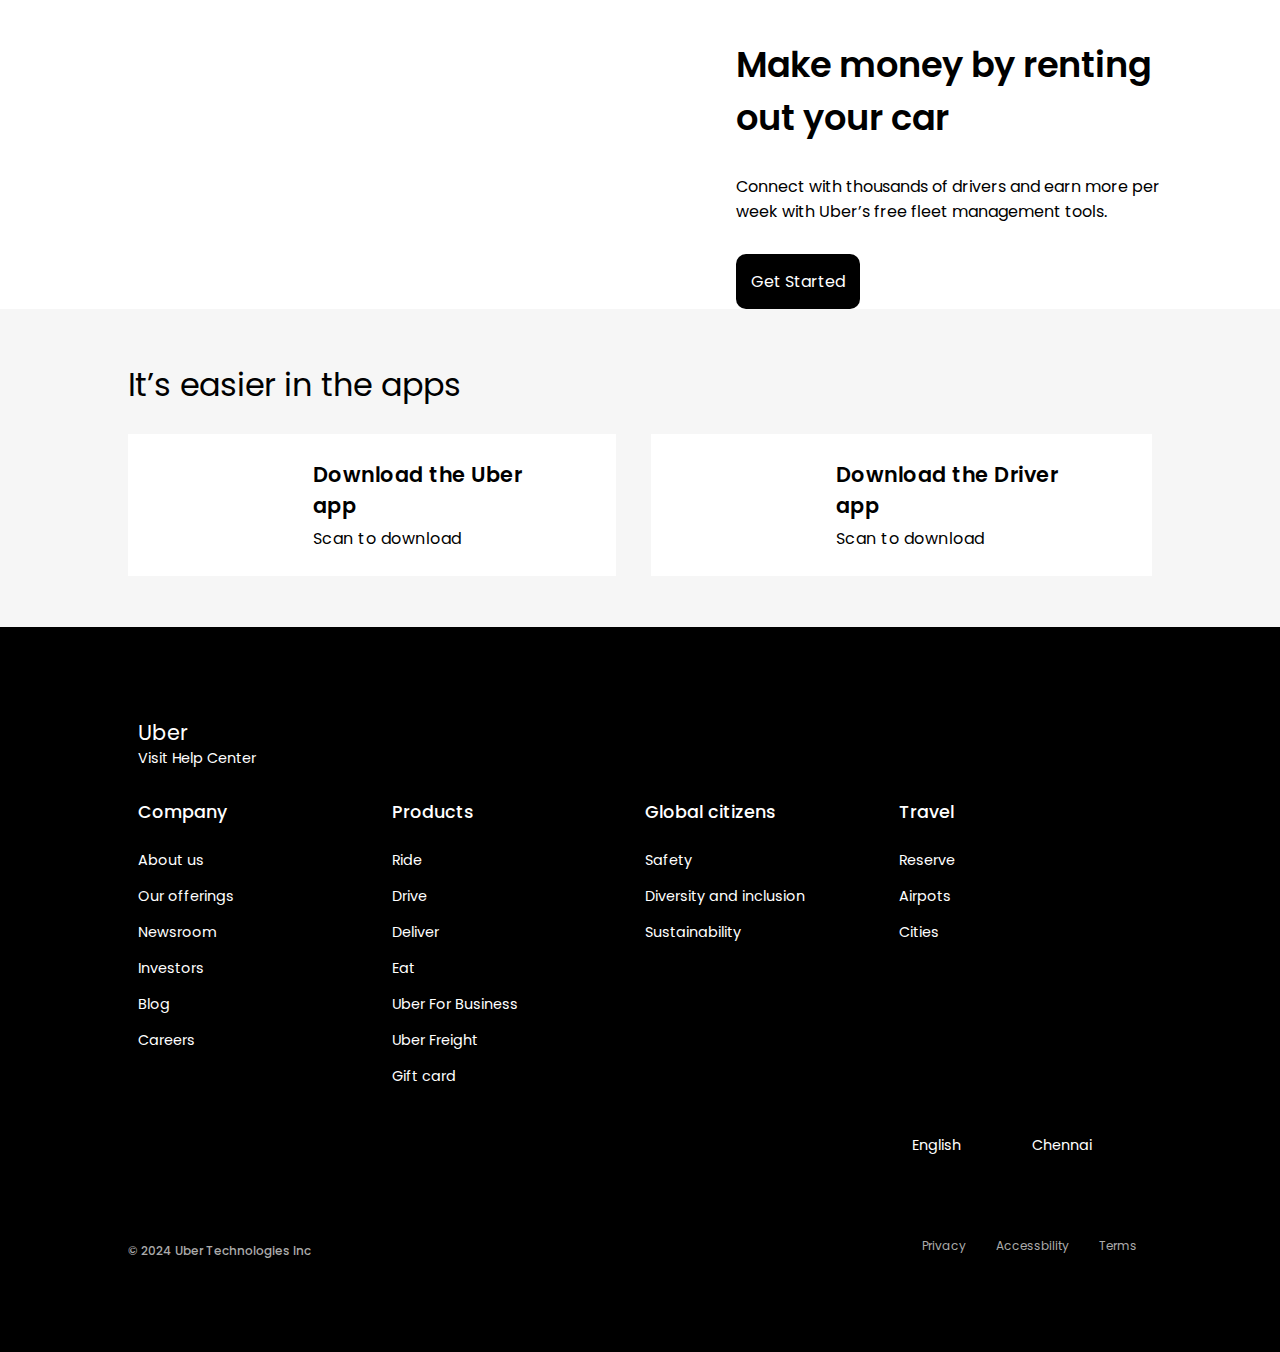
==== commit 1bb2a0b2: "Update UserLogin.html" ====
--- a/UserLogin.html
+++ b/UserLogin.html
@@ -48,16 +48,16 @@
             </div>
        <div class="Log ">
             <span class="UserToggle">
-                <a href="Logged.html">dk <span class="material-symbols-outlined arrow">
+                dk <span class="material-symbols-outlined arrow">
                 keyboard_arrow_down
-                </span></a></span>
+                </span></span>
                <div class="UserDropMenu">
                 <ul>
                     <li><a href="#">Driver & deliver <img src="https://www.uber-assets.com/image/upload/q_auto:eco,c_fill,w_20/v1721211866/assets/74/1dcc04-bf5b-4997-8317-3621cd20f80e/original/drive-deliver.svg" alt=""></a></li>
                     <li><a href="#">Ride <img src="https://www.uber-assets.com/image/upload/q_auto:eco,c_fill,w_20/v1721211879/assets/ac/9dc34c-7eb2-49fe-b06a-fb15ae9114d3/original/ride.svg" alt=""></a></li>
                     <li><a href="#">Uber Eats <img src="https://www.uber-assets.com/image/upload/q_auto:eco,c_fill,w_20/v1721211892/assets/2b/e6a61f-cb7b-4341-a321-1957b6054550/original/uber-eats.svg" alt=""></a></li>
                     <li><a href="#">Uber for Business <img src="https://www.uber-assets.com/image/upload/q_auto:eco,c_fill,w_20/v1721211913/assets/a1/2bfe0a-0fba-46ab-b3e9-0b993c3ba598/original/uber-for-business.svg" alt=""></a></li>
-                    <li><a href="#">Manage account <img src="https://www.uber-assets.com/image/upload/q_auto:eco,c_fill,w_20/v1721211929/assets/b3/d58f99-f7f6-4bab-8d37-4736846ecd98/original/manage-account.svg" alt=""></a></li>
+                    <li><a href="Logged.html">Manage account <img src="https://www.uber-assets.com/image/upload/q_auto:eco,c_fill,w_20/v1721211929/assets/b3/d58f99-f7f6-4bab-8d37-4736846ecd98/original/manage-account.svg" alt=""></a></li>
                     <li><a href="#">Sign out</a></li>
                 </ul>
                </div> 
